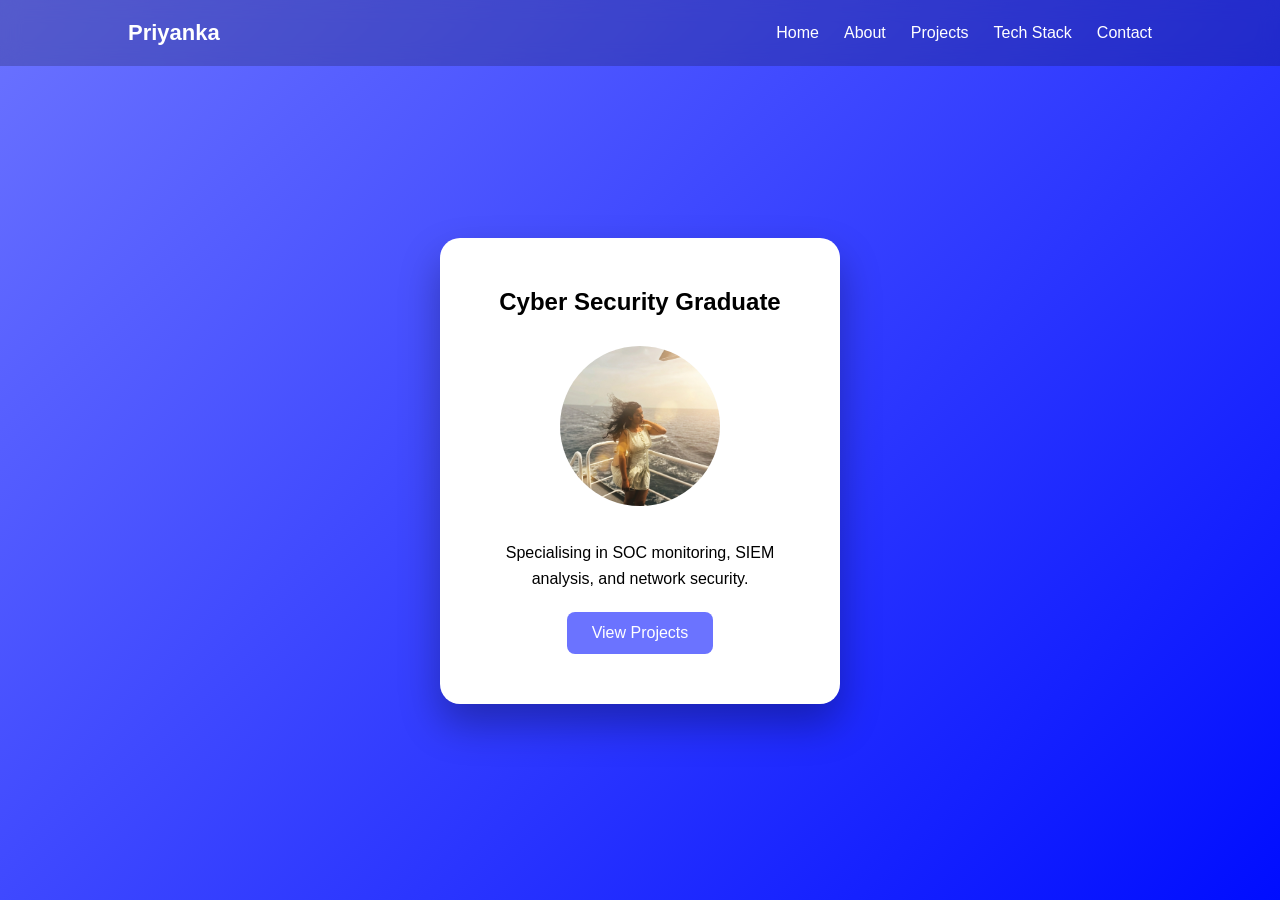
==== index.html @ 858fff47 "Update index.html" ====
<!DOCTYPE html>
<html>
<head>

<title>Priyanka | Cyber Security Portfolio</title>

<meta name="viewport" content="width=device-width, initial-scale=1">

<link rel="stylesheet" href="css/style.css">

</head>

<body>

<nav>

<div class="logo">Priyanka</div>

<ul>
<li><a href="index.html">Home</a></li>
<li><a href="about.html">About</a></li>
<li><a href="projects.html">Projects</a></li>
<li><a href="skills.html">Tech Stack</a></li>
<li><a href="contact.html">Contact</a></li>
</ul>

</nav>


<section class="hero">

<div class="card">

<h1>Cyber Security Graduate</h1>
<img src="images/profile.png" alt="Profile Photo" class="profile-img">
<p>
Specialising in SOC monitoring, SIEM analysis,
and network security.
</p>

<a href="projects.html" class="btn">View Projects</a>

</div>

</section>

</body>
</html>
---- css/style.css ----
*{
margin:0;
padding:0;
box-sizing:border-box;
font-family:Arial, Helvetica, sans-serif;
}

body{
background:linear-gradient(135deg,#6b73ff,#000dff);
color:white;
min-height:100vh;
}

/* NAVBAR */

nav{
display:flex;
justify-content:space-between;
align-items:center;
padding:20px 10%;
background:rgba(0,0,0,0.2);
backdrop-filter:blur(10px);
}

.logo{
font-size:22px;
font-weight:bold;
}

nav ul{
display:flex;
list-style:none;
}

nav li{
margin-left:25px;
}

nav a{
color:white;
text-decoration:none;
font-size:16px;
}

nav a:hover{
opacity:0.8;
}

/* HERO SECTION */

.hero{
height:90vh;
display:flex;
align-items:center;
justify-content:center;
}

/* CARD */

.card{
background:white;
color:black;
padding:50px;
border-radius:20px;
text-align:center;
width:400px;
box-shadow:0 20px 40px rgba(0,0,0,0.3);
}

/* PROFILE IMAGE */

.profile-img{
width:160px;
height:160px;
object-fit:cover;
border-radius:50%;
margin:20px 0;
}

/* TEXT */

.card h1{
margin-bottom:10px;
}

.card p{
margin-top:10px;
line-height:1.6;
}

/* BUTTON */

.btn{
display:inline-block;
margin-top:20px;
padding:12px 25px;
background:#6b73ff;
color:white;
border-radius:8px;
text-decoration:none;
}

.btn:hover{
background:#4e56e8;
}
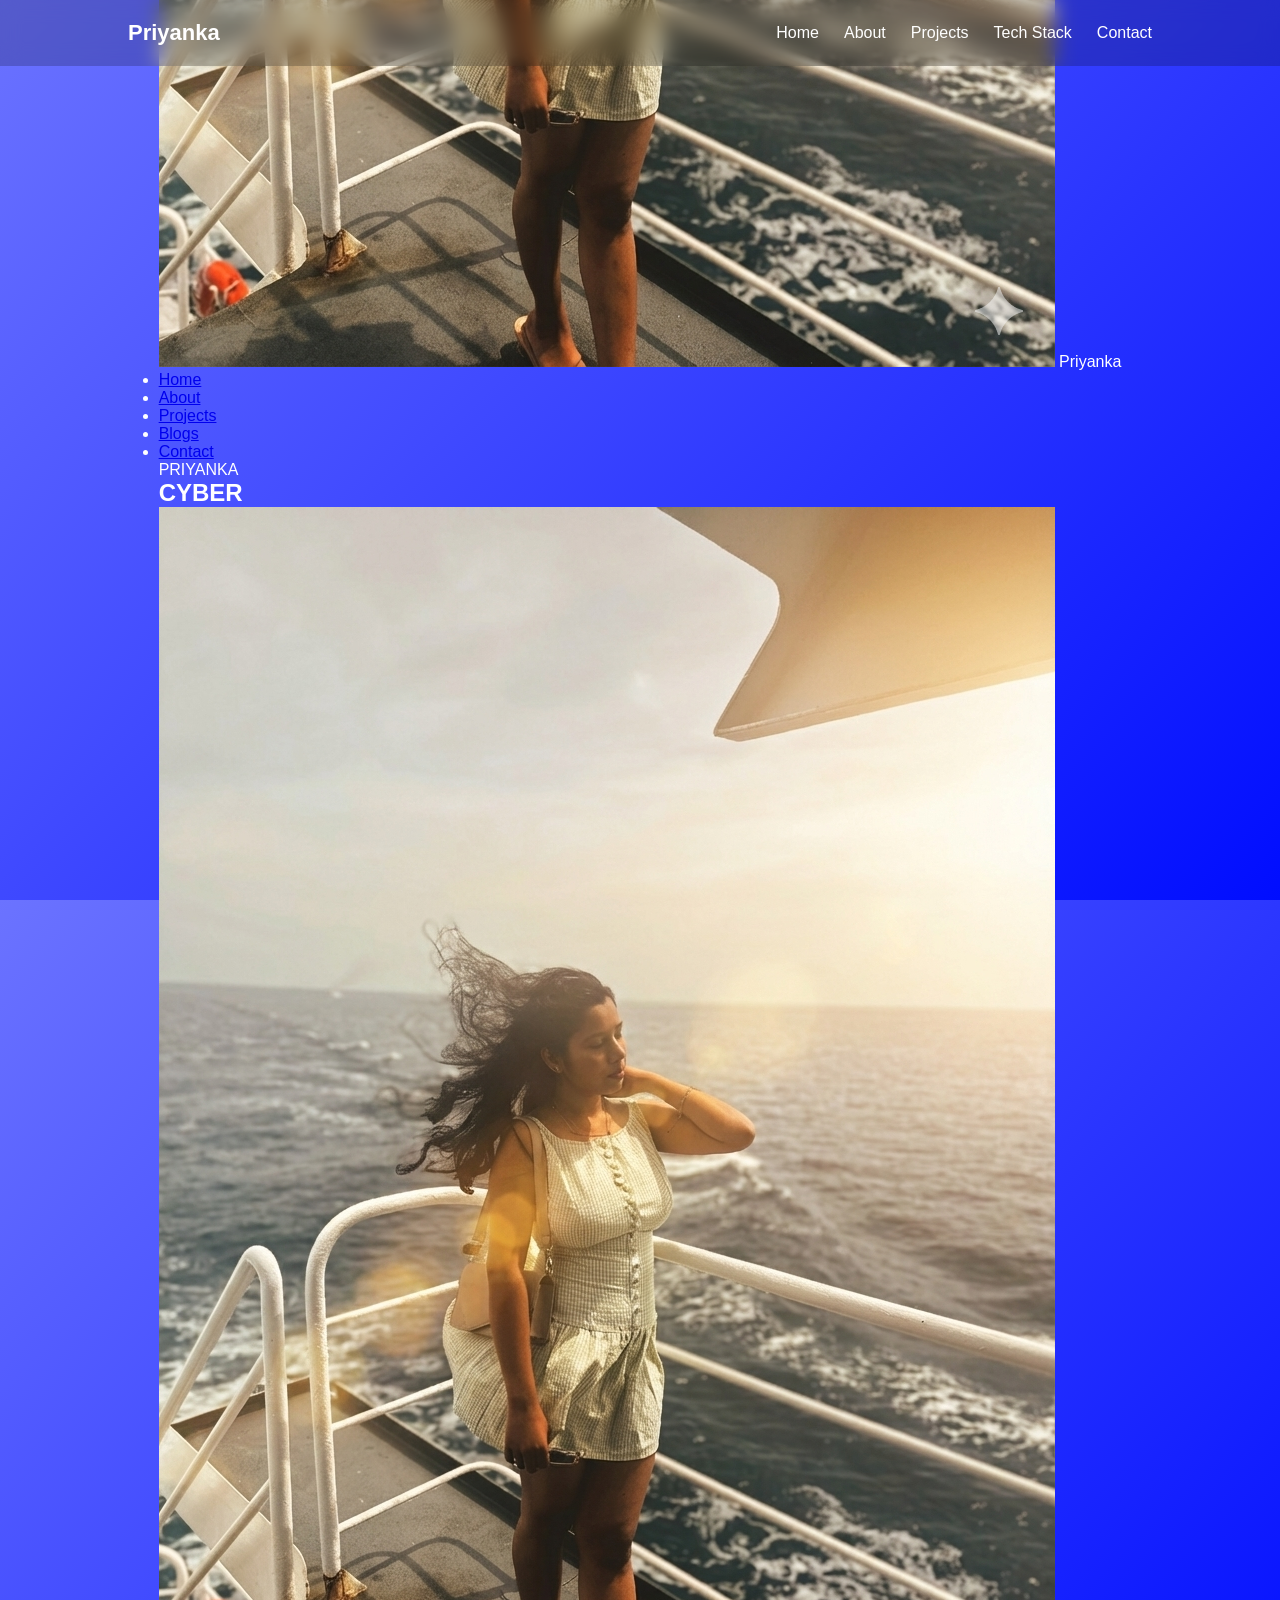
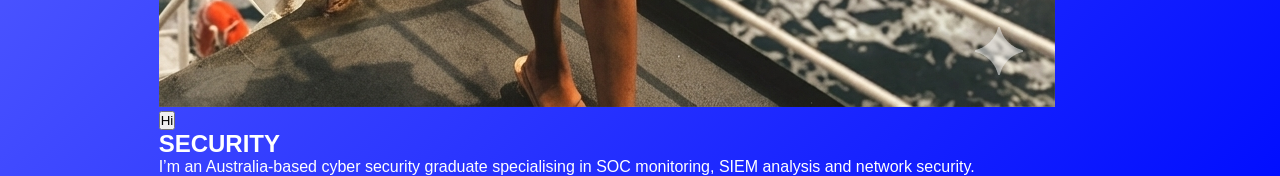
==== commit b49779e2: "Update index.html" ====
--- a/index.html
+++ b/index.html
@@ -1,48 +1,74 @@
 <!DOCTYPE html>
-<html>
+<html lang="en">
 <head>
-
-<title>Priyanka | Cyber Security Portfolio</title>
-
-<meta name="viewport" content="width=device-width, initial-scale=1">
-
-<link rel="stylesheet" href="css/style.css">
-
+  <meta charset="UTF-8">
+  <title>Priyanka | Cyber Security Portfolio</title>
+  <meta name="viewport" content="width=device-width, initial-scale=1">
+  <link rel="stylesheet" href="css/style.css">
 </head>
-
 <body>
 
-<nav>
+  <!-- NAVBAR -->
+  <nav>
+    <div class="logo">Priyanka</div>
+    <ul>
+      <li><a href="index.html" class="active">Home</a></li>
+      <li><a href="about.html">About</a></li>
+      <li><a href="projects.html">Projects</a></li>
+      <li><a href="skills.html">Tech Stack</a></li>
+      <li><a href="contact.html">Contact</a></li>
+    </ul>
+  </nav>
 
-<div class="logo">Priyanka</div>
+  <!-- HERO SECTION -->
+  <section class="hero">
+    <div class="hero-card">
 
-<ul>
-<li><a href="index.html">Home</a></li>
-<li><a href="about.html">About</a></li>
-<li><a href="projects.html">Projects</a></li>
-<li><a href="skills.html">Tech Stack</a></li>
-<li><a href="contact.html">Contact</a></li>
-</ul>
+      <!-- top mini profile and menu -->
+      <header class="hero-header">
+        <div class="mini-profile">
+          <img src="images/profile.png" alt="Profile" class="mini-avatar">
+          <span class="mini-name">Priyanka</span>
+        </div>
+        <ul class="hero-menu">
+          <li><a href="index.html">Home</a></li>
+          <li><a href="about.html">About</a></li>
+          <li><a href="projects.html">Projects</a></li>
+          <li><a href="blogs.html">Blogs</a></li>
+          <li><a href="contact.html" class="pill-btn">Contact</a></li>
+        </ul>
+      </header>
 
-</nav>
+      <!-- center content -->
+      <div class="hero-main">
+        <div class="hero-text hero-left">
+          <p class="small-label">PRIYANKA</p>
+          <h1>CYBER</h1>
+        </div>
 
+        <div class="hero-photo-wrap">
+          <div class="hero-photo">
+            <img src="images/profile.png" alt="Profile" class="hero-img">
+          </div>
+          <button class="hi-btn">Hi</button>
+        </div>
 
-<section class="hero">
+        <div class="hero-text hero-right">
+          <h1>SECURITY</h1>
+          <p class="subtitle">
+            I’m an Australia‑based cyber security graduate specialising in SOC monitoring,
+            SIEM analysis and network security.
+          </p>
+        </div>
+      </div>
 
-<div class="card">
+      <!-- bottom slider dot -->
+      <div class="hero-footer">
+        <span class="slider-dot"></span>
+      </div>
 
-<h1>Cyber Security Graduate</h1>
-<img src="images/profile.png" alt="Profile Photo" class="profile-img">
-<p>
-Specialising in SOC monitoring, SIEM analysis,
-and network security.
-</p>
-
-<a href="projects.html" class="btn">View Projects</a>
-
-</div>
-
-</section>
+    </div>
+  </section>
 
 </body>
 </html>
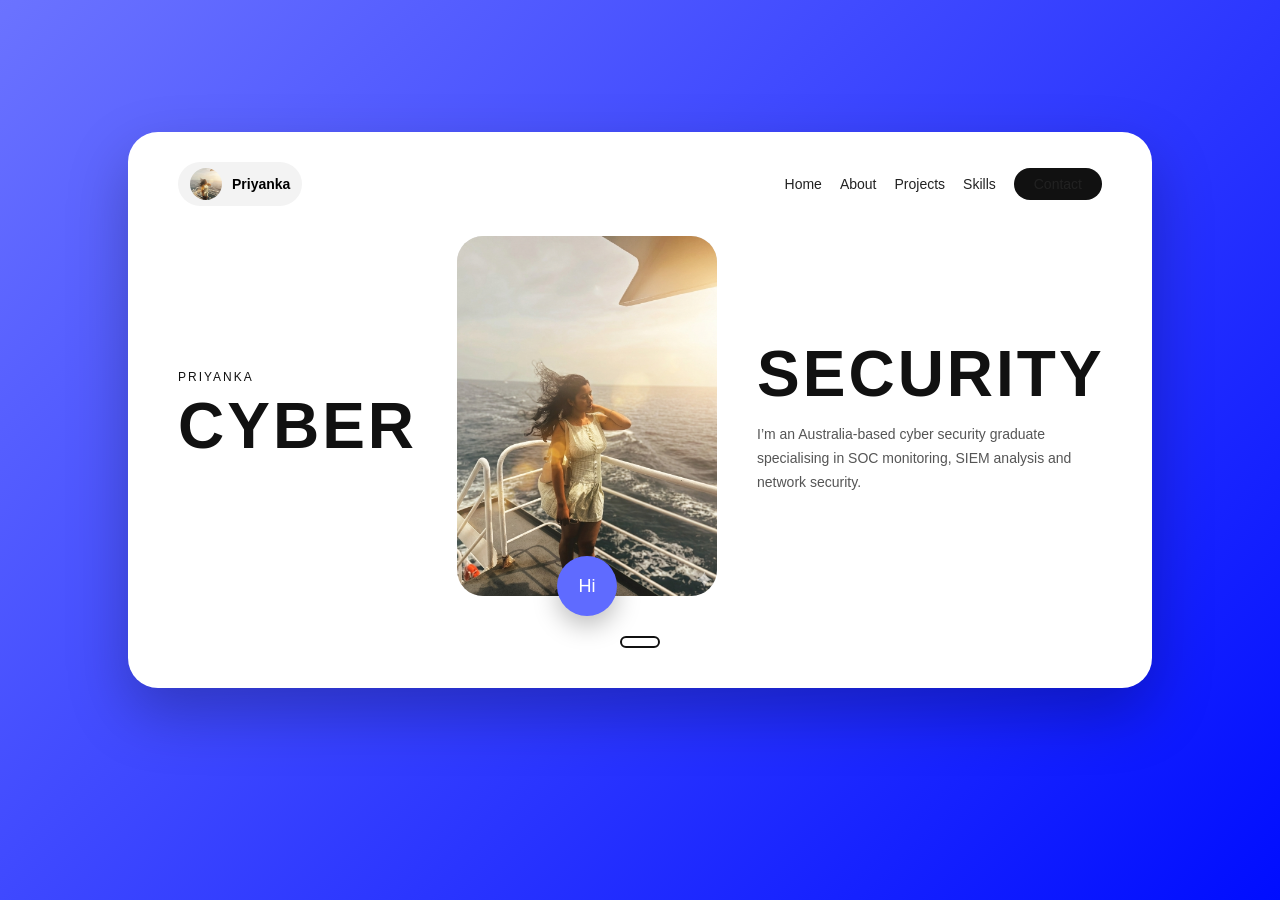
==== commit 391647b8: "Update index.html" ====
--- a/index.html
+++ b/index.html
@@ -7,18 +7,6 @@
   <link rel="stylesheet" href="css/style.css">
 </head>
 <body>
-
-  <!-- NAVBAR -->
-  <nav>
-    <div class="logo">Priyanka</div>
-    <ul>
-      <li><a href="index.html" class="active">Home</a></li>
-      <li><a href="about.html">About</a></li>
-      <li><a href="projects.html">Projects</a></li>
-      <li><a href="skills.html">Tech Stack</a></li>
-      <li><a href="contact.html">Contact</a></li>
-    </ul>
-  </nav>
 
   <!-- HERO SECTION -->
   <section class="hero">
@@ -31,10 +19,10 @@
           <span class="mini-name">Priyanka</span>
         </div>
         <ul class="hero-menu">
-          <li><a href="index.html">Home</a></li>
+          <li><a href="index.html"class="active">Home</a></li>
           <li><a href="about.html">About</a></li>
           <li><a href="projects.html">Projects</a></li>
-          <li><a href="blogs.html">Blogs</a></li>
+          <li><a href="skills.html">Skills</a></li>
           <li><a href="contact.html" class="pill-btn">Contact</a></li>
         </ul>
       </header>
--- a/css/style.css
+++ b/css/style.css
@@ -1,105 +1,226 @@
-*{
-margin:0;
-padding:0;
-box-sizing:border-box;
-font-family:Arial, Helvetica, sans-serif;
-}
-
-body{
-background:linear-gradient(135deg,#6b73ff,#000dff);
-color:white;
-min-height:100vh;
+* {
+  margin: 0;
+  padding: 0;
+  box-sizing: border-box;
+  font-family: Arial, Helvetica, sans-serif;
+}
+
+body {
+  background: linear-gradient(135deg, #6b73ff, #000dff);
+  min-height: 100vh;
 }
 
 /* NAVBAR */
 
-nav{
-display:flex;
-justify-content:space-between;
-align-items:center;
-padding:20px 10%;
-background:rgba(0,0,0,0.2);
-backdrop-filter:blur(10px);
-}
-
-.logo{
-font-size:22px;
-font-weight:bold;
-}
-
-nav ul{
-display:flex;
-list-style:none;
-}
-
-nav li{
-margin-left:25px;
-}
-
-nav a{
-color:white;
-text-decoration:none;
-font-size:16px;
-}
-
-nav a:hover{
-opacity:0.8;
-}
-
-/* HERO SECTION */
-
-.hero{
-height:90vh;
-display:flex;
-align-items:center;
-justify-content:center;
-}
-
-/* CARD */
-
-.card{
-background:white;
-color:black;
-padding:50px;
-border-radius:20px;
-text-align:center;
-width:400px;
-box-shadow:0 20px 40px rgba(0,0,0,0.3);
-}
-
-/* PROFILE IMAGE */
-
-.profile-img{
-width:160px;
-height:160px;
-object-fit:cover;
-border-radius:50%;
-margin:20px 0;
-}
-
-/* TEXT */
-
-.card h1{
-margin-bottom:10px;
-}
-
-.card p{
-margin-top:10px;
-line-height:1.6;
-}
-
-/* BUTTON */
-
-.btn{
-display:inline-block;
-margin-top:20px;
-padding:12px 25px;
-background:#6b73ff;
-color:white;
-border-radius:8px;
-text-decoration:none;
-}
-
-.btn:hover{
-background:#4e56e8;
-}
+nav {
+  display: flex;
+  justify-content: space-between;
+  align-items: center;
+  padding: 20px 10%;
+  background: rgba(0, 0, 0, 0.15);
+  backdrop-filter: blur(10px);
+  color: #fff;
+}
+
+.logo {
+  font-size: 22px;
+  font-weight: bold;
+}
+
+nav ul {
+  display: flex;
+  list-style: none;
+  gap: 25px;
+}
+
+nav a {
+  color: #fff;
+  text-decoration: none;
+  font-size: 16px;
+  opacity: 0.8;
+}
+
+nav a:hover,
+nav a.active {
+  opacity: 1;
+}
+
+/* HERO WRAPPER */
+
+.hero {
+  min-height: calc(100vh - 80px);
+  display: flex;
+  align-items: center;
+  justify-content: center;
+  padding: 40px 10%;
+}
+
+/* MAIN CARD */
+
+.hero-card {
+  background: #ffffff;
+  width: 100%;
+  max-width: 1100px;
+  border-radius: 30px;
+  padding: 30px 50px 40px;
+  box-shadow: 0 25px 60px rgba(0, 0, 0, 0.25);
+  display: flex;
+  flex-direction: column;
+  gap: 30px;
+}
+
+/* TOP MINI HEADER INSIDE CARD */
+
+.hero-header {
+  display: flex;
+  justify-content: space-between;
+  align-items: center;
+}
+
+.mini-profile {
+  display: flex;
+  align-items: center;
+  gap: 10px;
+  padding: 6px 12px;
+  border-radius: 999px;
+  background: #f3f3f3;
+}
+
+.mini-avatar {
+  width: 32px;
+  height: 32px;
+  border-radius: 50%;
+  object-fit: cover;
+}
+
+.mini-name {
+  font-size: 14px;
+  font-weight: 600;
+}
+
+.hero-menu {
+  display: flex;
+  list-style: none;
+  gap: 18px;
+  font-size: 14px;
+}
+
+.hero-menu a {
+  color: #222;
+  text-decoration: none;
+}
+
+.pill-btn {
+  padding: 8px 20px;
+  border-radius: 999px;
+  background: #111;
+  color: #fff;
+}
+
+/* CENTER LAYOUT */
+
+.hero-main {
+  display: grid;
+  grid-template-columns: 1fr auto 1fr;
+  align-items: center;
+  gap: 40px;
+}
+
+.hero-text h1 {
+  font-size: 64px;
+  letter-spacing: 3px;
+}
+
+.hero-text {
+  color: #111;
+}
+
+.small-label {
+  font-size: 12px;
+  letter-spacing: 2px;
+  margin-bottom: 5px;
+}
+
+/* PHOTO COLUMN */
+
+.hero-photo-wrap {
+  position: relative;
+  display: flex;
+  justify-content: center;
+}
+
+.hero-photo {
+  width: 260px;
+  height: 360px;
+  border-radius: 26px;
+  overflow: hidden;
+  background: #e5e5e5;
+}
+
+.hero-img {
+  width: 100%;
+  height: 100%;
+  object-fit: cover;
+}
+
+.hi-btn {
+  position: absolute;
+  bottom: -20px;
+  left: 50%;
+  transform: translateX(-50%);
+  border: none;
+  background: #5f6bff;
+  color: #fff;
+  width: 60px;
+  height: 60px;
+  border-radius: 50%;
+  font-size: 18px;
+  cursor: pointer;
+  box-shadow: 0 10px 25px rgba(0, 0, 0, 0.25);
+}
+
+/* RIGHT TEXT */
+
+.hero-right h1 {
+  text-align: left;
+}
+
+.subtitle {
+  margin-top: 12px;
+  font-size: 14px;
+  line-height: 1.7;
+  color: #555;
+}
+
+/* FOOTER DOT */
+
+.hero-footer {
+  display: flex;
+  justify-content: center;
+  margin-top: 10px;
+}
+
+.slider-dot {
+  width: 40px;
+  height: 12px;
+  border-radius: 999px;
+  border: 2px solid #111;
+}
+
+/* RESPONSIVE */
+
+@media (max-width: 900px) {
+  .hero-card {
+    padding: 25px 20px 35px;
+  }
+
+  .hero-main {
+    grid-template-columns: 1fr;
+    text-align: center;
+  }
+
+  .hero-left,
+  .hero-right {
+    text-align: center;
+  }
+}
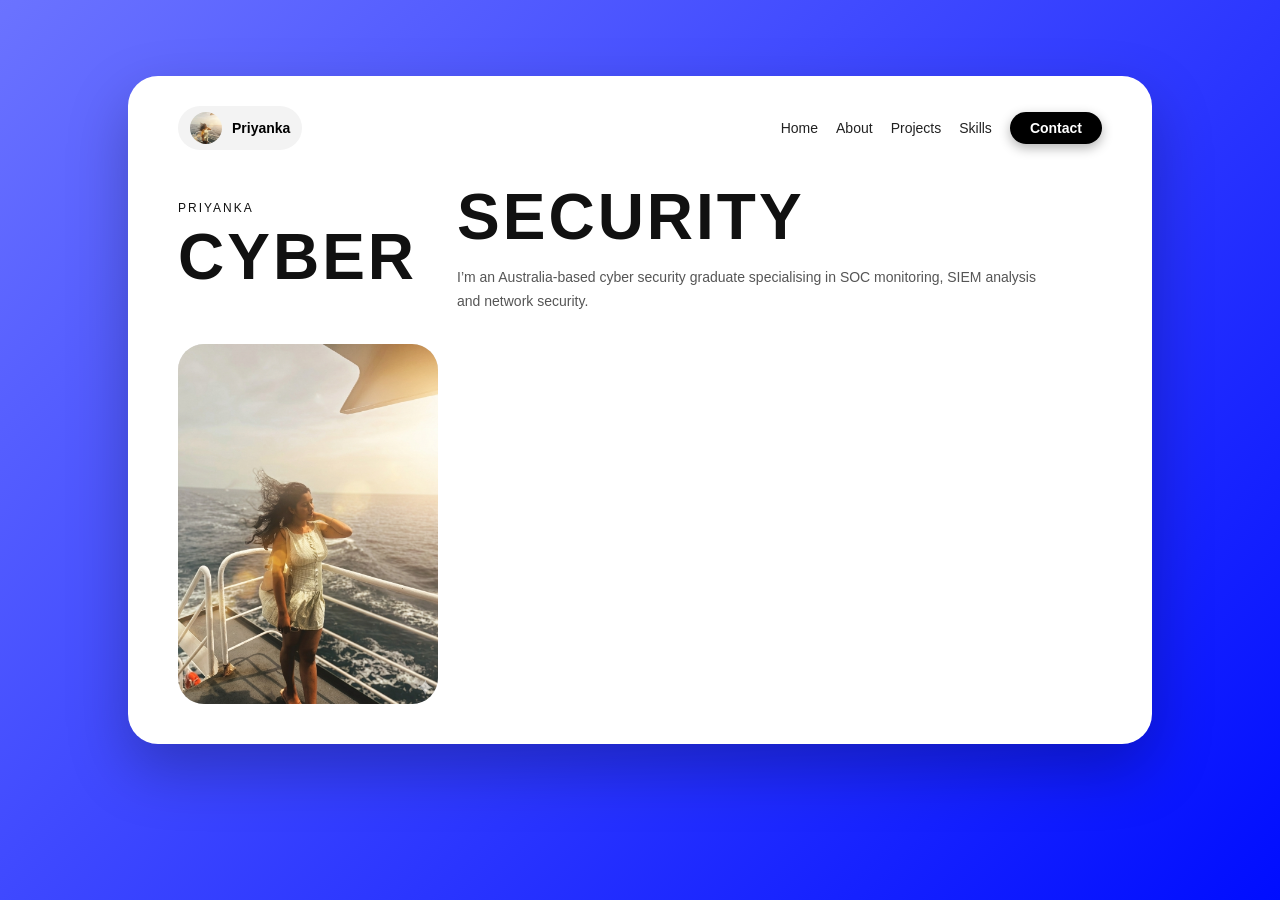
==== commit 669303de: "Update index.html" ====
--- a/index.html
+++ b/index.html
@@ -34,13 +34,6 @@
           <h1>CYBER</h1>
         </div>
 
-        <div class="hero-photo-wrap">
-          <div class="hero-photo">
-            <img src="images/profile.png" alt="Profile" class="hero-img">
-          </div>
-          <button class="hi-btn">Hi</button>
-        </div>
-
         <div class="hero-text hero-right">
           <h1>SECURITY</h1>
           <p class="subtitle">
@@ -50,10 +43,10 @@
         </div>
       </div>
 
-      <!-- bottom slider dot -->
-      <div class="hero-footer">
-        <span class="slider-dot"></span>
-      </div>
+      <div class="hero-photo">
+  <img src="images/profile.png" alt="Profile" class="hero-img">
+</div>
+
 
     </div>
   </section>
--- a/css/style.css
+++ b/css/style.css
@@ -113,9 +113,12 @@
 .pill-btn {
   padding: 8px 20px;
   border-radius: 999px;
-  background: #111;
-  color: #fff;
-}
+  background: #000000;        /* Pure black */
+  color: #ffffff !important;  /* Pure white text */
+  font-weight: 600;
+  box-shadow: 0 4px 12px rgba(0, 0, 0, 0.3);  /* Slight shadow */
+}
+
 
 /* CENTER LAYOUT */
 
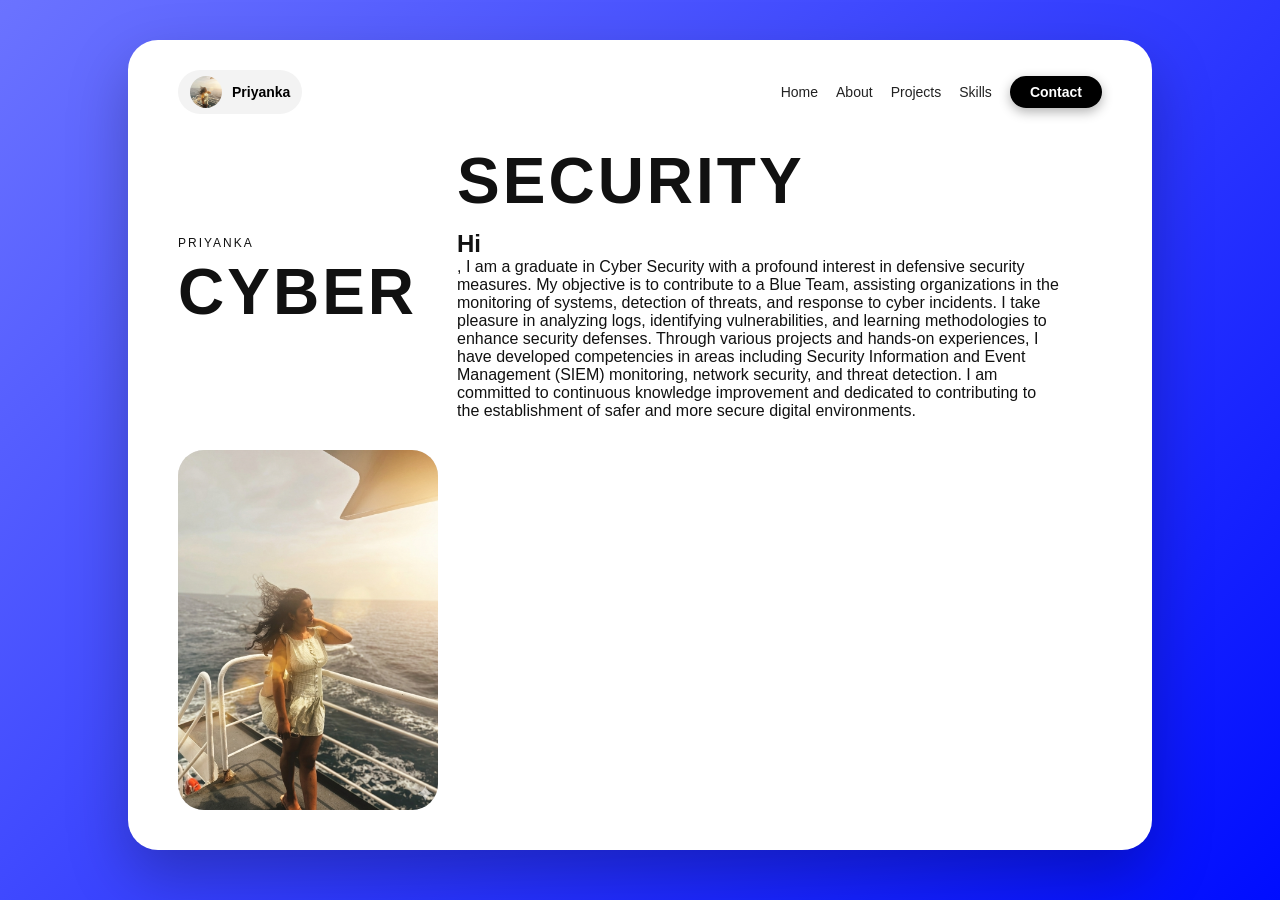
==== commit cf3e38a8: "Update index.html" ====
--- a/index.html
+++ b/index.html
@@ -37,8 +37,11 @@
         <div class="hero-text hero-right">
           <h1>SECURITY</h1>
           <p class="subtitle">
-            I’m an Australia‑based cyber security graduate specialising in SOC monitoring,
-            SIEM analysis and network security.
+            
+<h2> Hi</h2>, I am a graduate in Cyber Security with a profound interest in defensive security measures. My objective is to contribute to a Blue Team, assisting organizations in the monitoring of systems, detection of threats, and response to cyber incidents. I take pleasure in analyzing logs, identifying vulnerabilities, and learning methodologies to enhance security defenses.
+
+Through various projects and hands-on experiences, I have developed competencies in areas including Security Information and Event Management (SIEM) monitoring, network security, and threat detection. I am committed to continuous knowledge improvement and dedicated to contributing to the establishment of safer and more secure digital environments.
+
           </p>
         </div>
       </div>
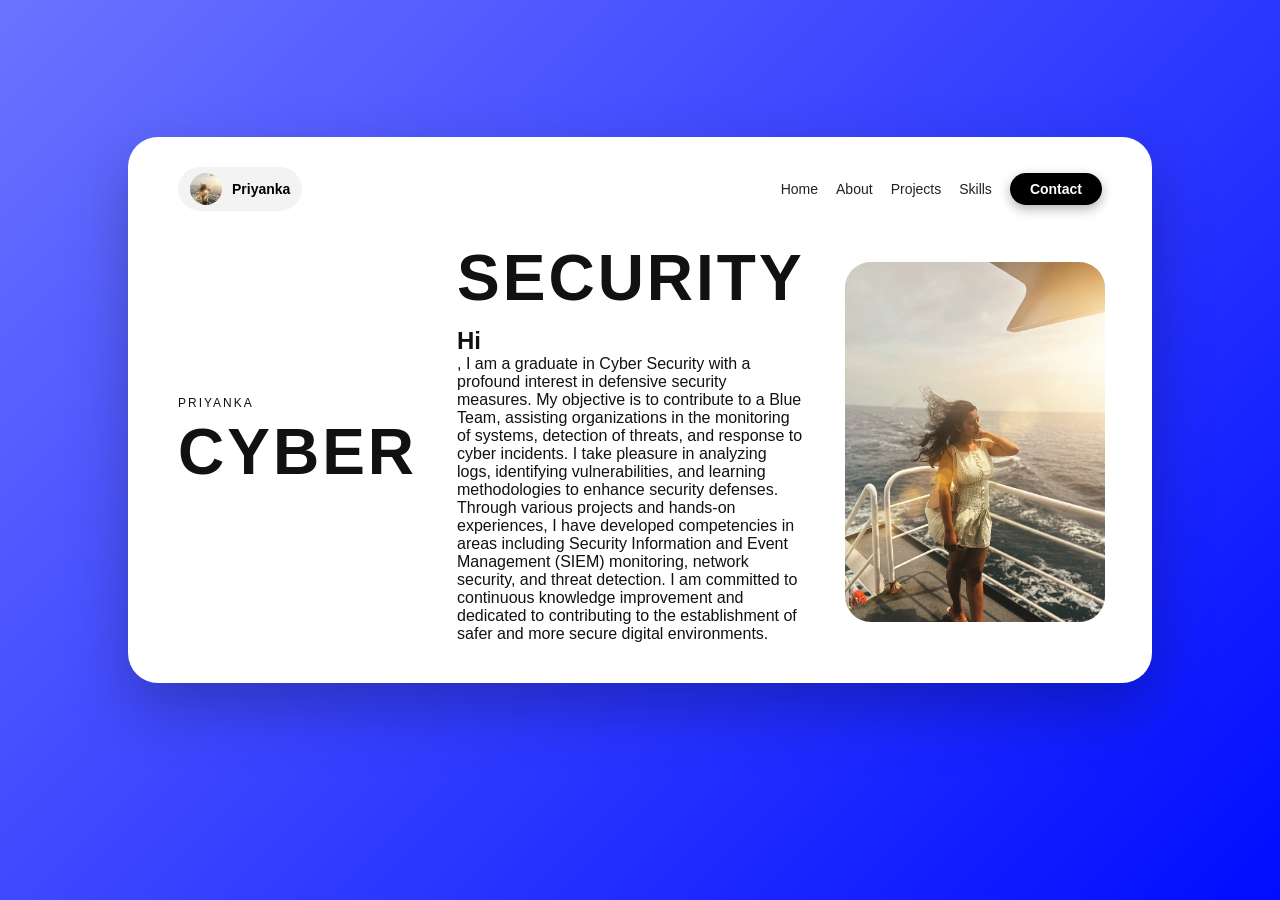
==== commit 0c455c90: "Update index.html" ====
--- a/index.html
+++ b/index.html
@@ -34,17 +34,14 @@
           <h1>CYBER</h1>
         </div>
 
-        <div class="hero-text hero-right">
-          <h1>SECURITY</h1>
-          <p class="subtitle">
-            
-<h2> Hi</h2>, I am a graduate in Cyber Security with a profound interest in defensive security measures. My objective is to contribute to a Blue Team, assisting organizations in the monitoring of systems, detection of threats, and response to cyber incidents. I take pleasure in analyzing logs, identifying vulnerabilities, and learning methodologies to enhance security defenses.
+       <div class="hero-text hero-right">
+  <h1>SECURITY</h1>
+  <p class="subtitle">
+    <h2 class="big-hi">Hi</h2>, I am a graduate in Cyber Security with a profound interest in defensive security measures. My objective is to contribute to a Blue Team, assisting organizations in the monitoring of systems, detection of threats, and response to cyber incidents. I take pleasure in analyzing logs, identifying vulnerabilities, and learning methodologies to enhance security defenses.
 
-Through various projects and hands-on experiences, I have developed competencies in areas including Security Information and Event Management (SIEM) monitoring, network security, and threat detection. I am committed to continuous knowledge improvement and dedicated to contributing to the establishment of safer and more secure digital environments.
-
-          </p>
-        </div>
-      </div>
+    Through various projects and hands-on experiences, I have developed competencies in areas including Security Information and Event Management (SIEM) monitoring, network security, and threat detection. I am committed to continuous knowledge improvement and dedicated to contributing to the establishment of safer and more secure digital environments.
+  </p>
+</div>
 
       <div class="hero-photo">
   <img src="images/profile.png" alt="Profile" class="hero-img">
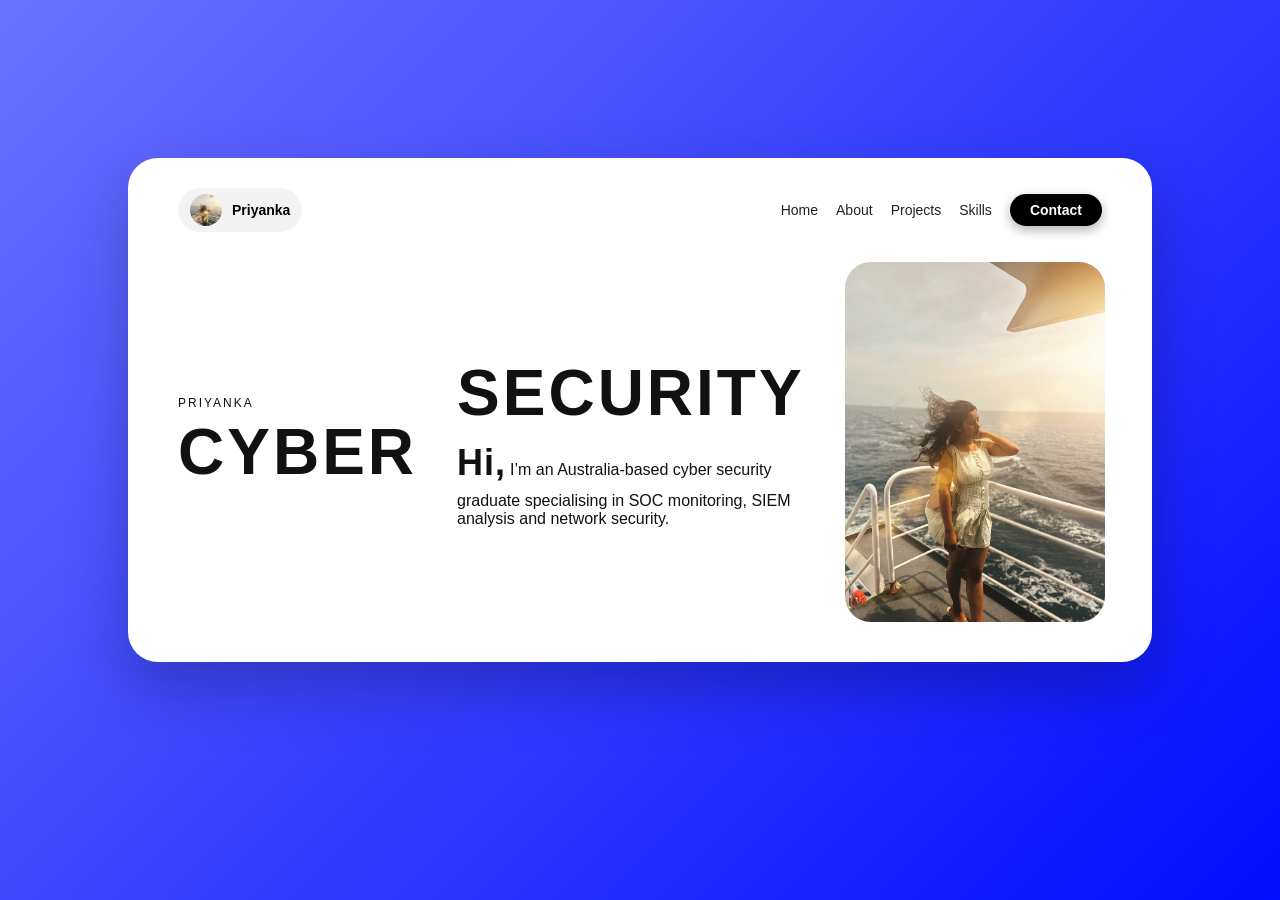
==== commit 30f03a2c: "Update index.html" ====
--- a/index.html
+++ b/index.html
@@ -37,10 +37,7 @@
        <div class="hero-text hero-right">
   <h1>SECURITY</h1>
   <p class="subtitle">
-    <h2 class="big-hi">Hi</h2>, I am a graduate in Cyber Security with a profound interest in defensive security measures. My objective is to contribute to a Blue Team, assisting organizations in the monitoring of systems, detection of threats, and response to cyber incidents. I take pleasure in analyzing logs, identifying vulnerabilities, and learning methodologies to enhance security defenses.
-
-    Through various projects and hands-on experiences, I have developed competencies in areas including Security Information and Event Management (SIEM) monitoring, network security, and threat detection. I am committed to continuous knowledge improvement and dedicated to contributing to the establishment of safer and more secure digital environments.
-  </p>
+    <h2 class="big-hi">Hi,</h2>I’m an Australia‑based cyber security graduate specialising in SOC monitoring, SIEM analysis and network security. </p>
 </div>
 
       <div class="hero-photo">
--- a/css/style.css
+++ b/css/style.css
@@ -9,6 +9,17 @@
   background: linear-gradient(135deg, #6b73ff, #000dff);
   min-height: 100vh;
 }
+
+.big-hi {
+  font-size: 36px;
+  font-weight: 700;
+  color: #111;
+  display: inline-block;
+  margin-bottom: 8px;
+  margin-right: 4px;
+  letter-spacing: 1px;
+}
+
 
 /* NAVBAR */
 
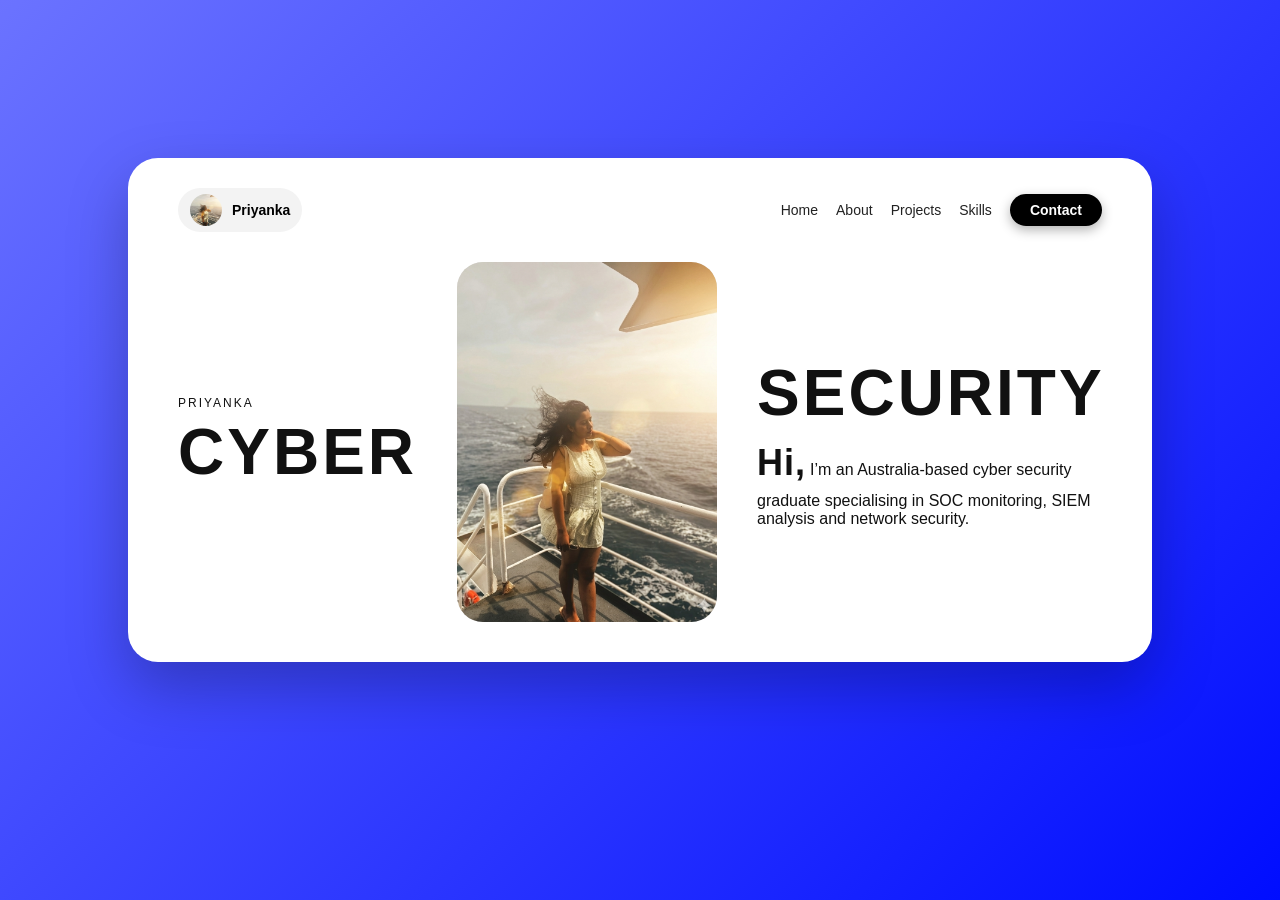
==== commit 5fb03e67: "Update index.html" ====
--- a/index.html
+++ b/index.html
@@ -33,18 +33,15 @@
           <p class="small-label">PRIYANKA</p>
           <h1>CYBER</h1>
         </div>
-
+<div class="hero-photo">
+    <img src="images/profile.png" alt="Profile" class="hero-img">
+  </div>
        <div class="hero-text hero-right">
   <h1>SECURITY</h1>
   <p class="subtitle">
     <h2 class="big-hi">Hi,</h2>I’m an Australia‑based cyber security graduate specialising in SOC monitoring, SIEM analysis and network security. </p>
 </div>
 
-      <div class="hero-photo">
-  <img src="images/profile.png" alt="Profile" class="hero-img">
-</div>
-
-
     </div>
   </section>
 
